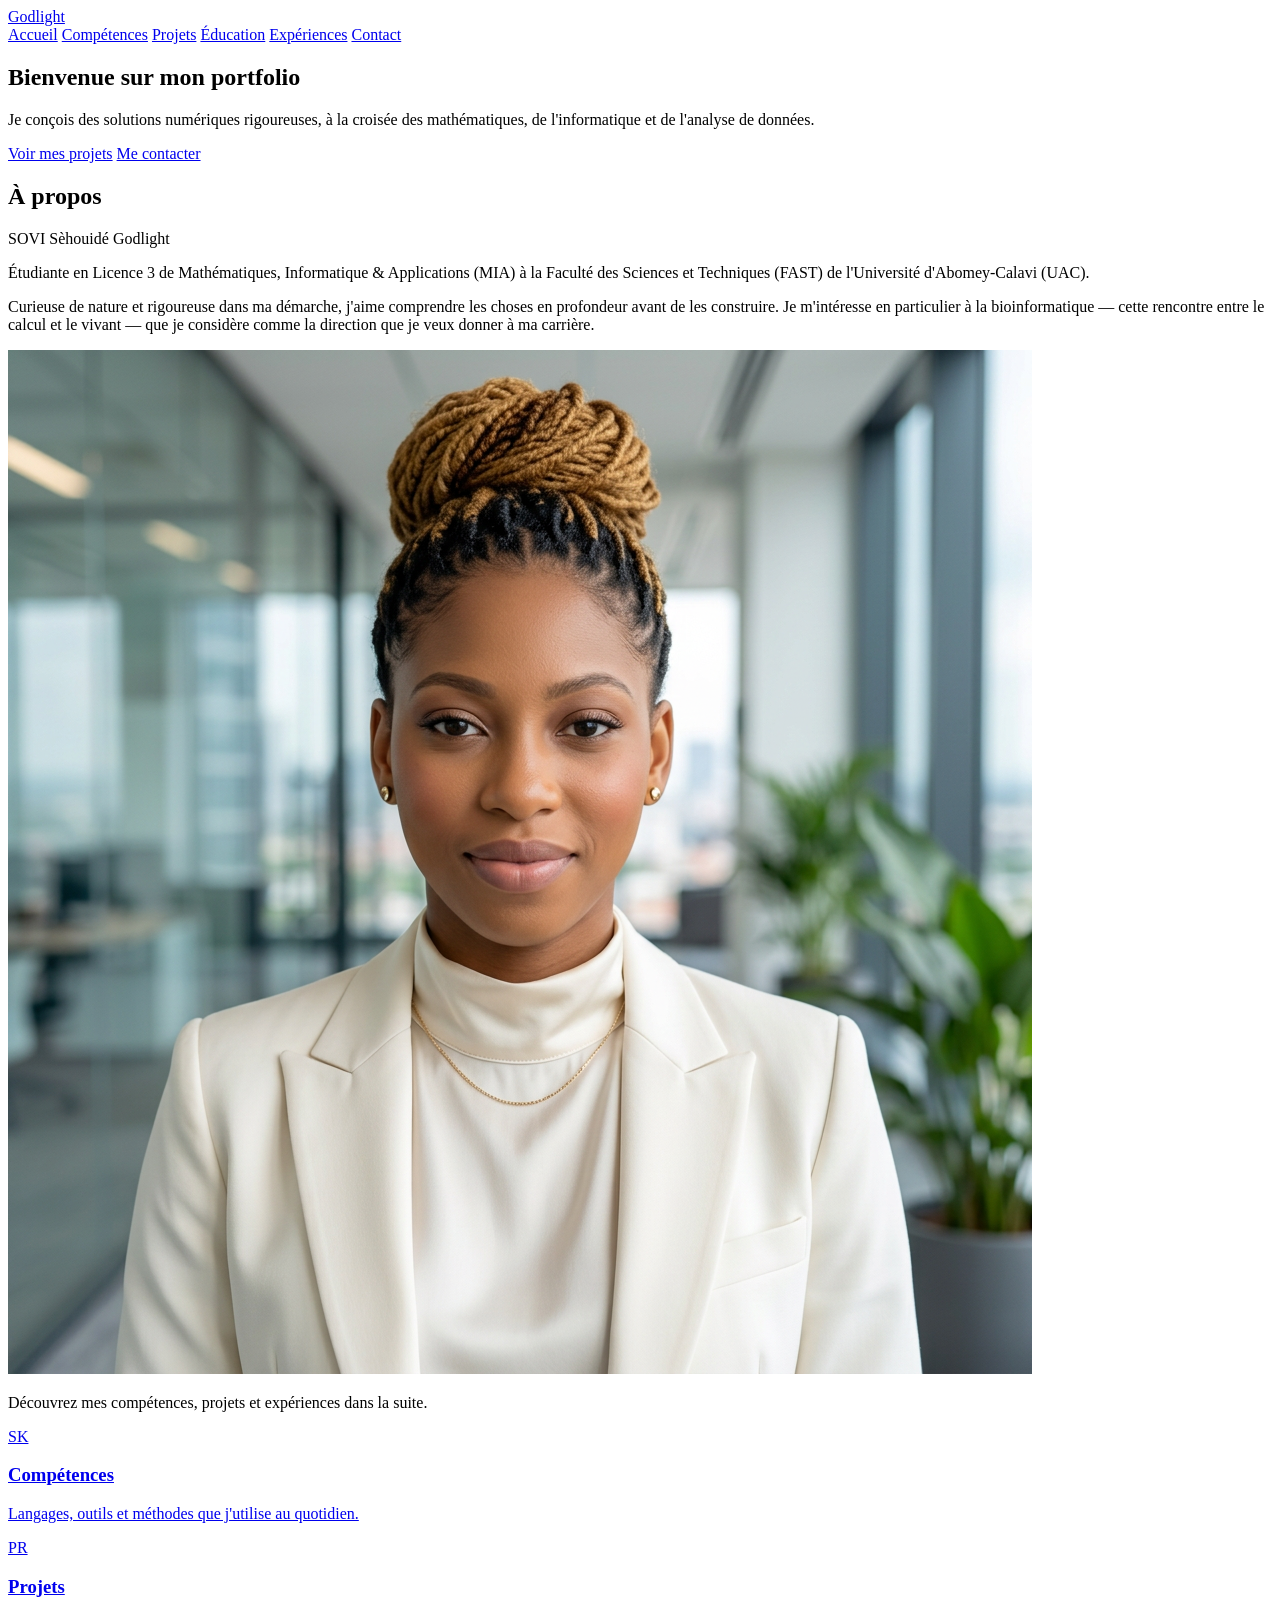
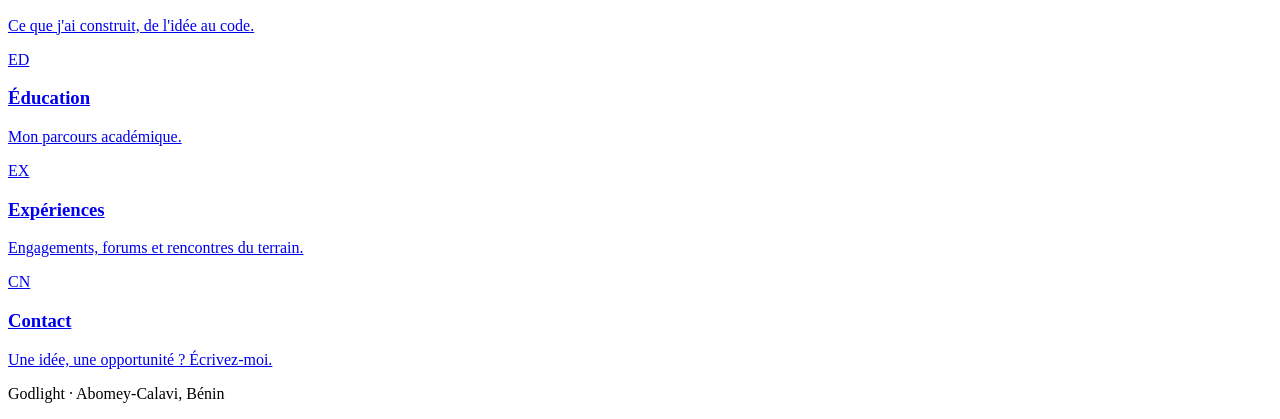
==== index.html @ a382cbee "Add files via upload" ====
<!DOCTYPE html>
<html lang="fr">
<head>
<meta charset="UTF-8">
<meta name="viewport" content="width=device-width, initial-scale=1.0">
<title>Godlight — Portfolio</title>
<link rel="preconnect" href="https://fonts.googleapis.com">
<link rel="preconnect" href="https://fonts.gstatic.com" crossorigin>
<link href="https://fonts.googleapis.com/css2?family=Fraunces:opsz,wght@9..144,400;9..144,500;9..144,600&family=IBM+Plex+Sans:wght@400;500;600&family=IBM+Plex+Mono:wght@400;500&display=swap" rel="stylesheet">
<link rel="stylesheet" href="CSS/style.css">
</head>
<body>

<div class="progress-rail" aria-hidden="true"><div class="progress-rail__fill" id="railFill"></div></div>

<header class="nav">
  <a href="index.html" class="nav__mark">Godlight</a>
  <nav class="nav__links">
    <a href="index.html" class="is-active">Accueil</a>
    <a href="competences.html">Compétences</a>
    <a href="projets.html">Projets</a>
    <a href="education.html">Éducation</a>
    <a href="experiences.html">Expériences</a>
    <a href="contact.html">Contact</a>
  </nav>
</header>

<main>

  
  <section class="hero">
    <h1 class="hero__title">Bienvenue sur mon portfolio</h1>
    <p class="hero__pitch">
      Je conçois des solutions numériques rigoureuses, à la croisée des mathématiques,
      de l'informatique et de l'analyse de données.
    </p>
    <div class="hero__cta">
      <a href="projets.html" class="btn btn--solid">Voir mes projets</a>
      <a href="contact.html" class="btn btn--ghost">Me contacter</a>
    </div>
  </section>

  
  <section class="section" id="apropos">
    <h2 class="section__title section__title--center">À propos</h2>


    <p class="about-signature">SOVI Sèhouidé Godlight</p>
    <div class="about-card">
      <div class="about-card__text">
        <p>
          Étudiante en Licence 3 de Mathématiques, Informatique &amp;
          Applications (MIA) à la Faculté des Sciences et Techniques (FAST)
          de l'Université d'Abomey-Calavi (UAC).
            
        </p>
        <p>
          Curieuse de nature et rigoureuse dans ma démarche, j'aime comprendre les
          choses en profondeur avant de les construire. Je m'intéresse en
          particulier à la bioinformatique — cette rencontre entre le calcul
          et le vivant — que je considère comme la direction que je veux donner
          à ma carrière.
        </p>
      </div>
      <div class="about-card__photo">
        <img src="photo.jpg" alt="Photo de SOVI Sèhouidé Godlight">
      </div>
    </div>
  </section>

  
  <section class="section">
    <p class="section-intro">Découvrez mes compétences, projets et expériences dans la suite.</p>

    <div class="home-grid">
      <a href="competences.html" class="home-card">
        <span class="home-card__tag">SK</span>
        <h3 class="home-card__title">Compétences</h3>
        <p class="home-card__desc">Langages, outils et méthodes que j'utilise au quotidien.</p>
      </a>
      <a href="projets.html" class="home-card">
        <span class="home-card__tag">PR</span>
        <h3 class="home-card__title">Projets</h3>
        <p class="home-card__desc">Ce que j'ai construit, de l'idée au code.</p>
      </a>
      <a href="education.html" class="home-card">
        <span class="home-card__tag">ED</span>
        <h3 class="home-card__title">Éducation</h3>
        <p class="home-card__desc">Mon parcours académique.</p>
      </a>
      <a href="experiences.html" class="home-card">
        <span class="home-card__tag">EX</span>
        <h3 class="home-card__title">Expériences</h3>
        <p class="home-card__desc">Engagements, forums et rencontres du terrain.</p>
      </a>
      <a href="contact.html" class="home-card">
        <span class="home-card__tag">CN</span>
        <h3 class="home-card__title">Contact</h3>
        <p class="home-card__desc">Une idée, une opportunité ? Écrivez-moi.</p>
      </a>
    </div>
  </section>

</main>

<footer class="footer">
  <p>Godlight · Abomey-Calavi, Bénin</p>
</footer>

<script>
  const rail = document.getElementById('railFill');
  function updateRail() {
    const scrollTop = window.scrollY;
    const docHeight = document.documentElement.scrollHeight - window.innerHeight;
    rail.style.width = (docHeight > 0 ? (scrollTop / docHeight) * 100 : 0) + '%';
  }
  window.addEventListener('scroll', updateRail, { passive: true });
  updateRail();
</script>

</body>
</html>
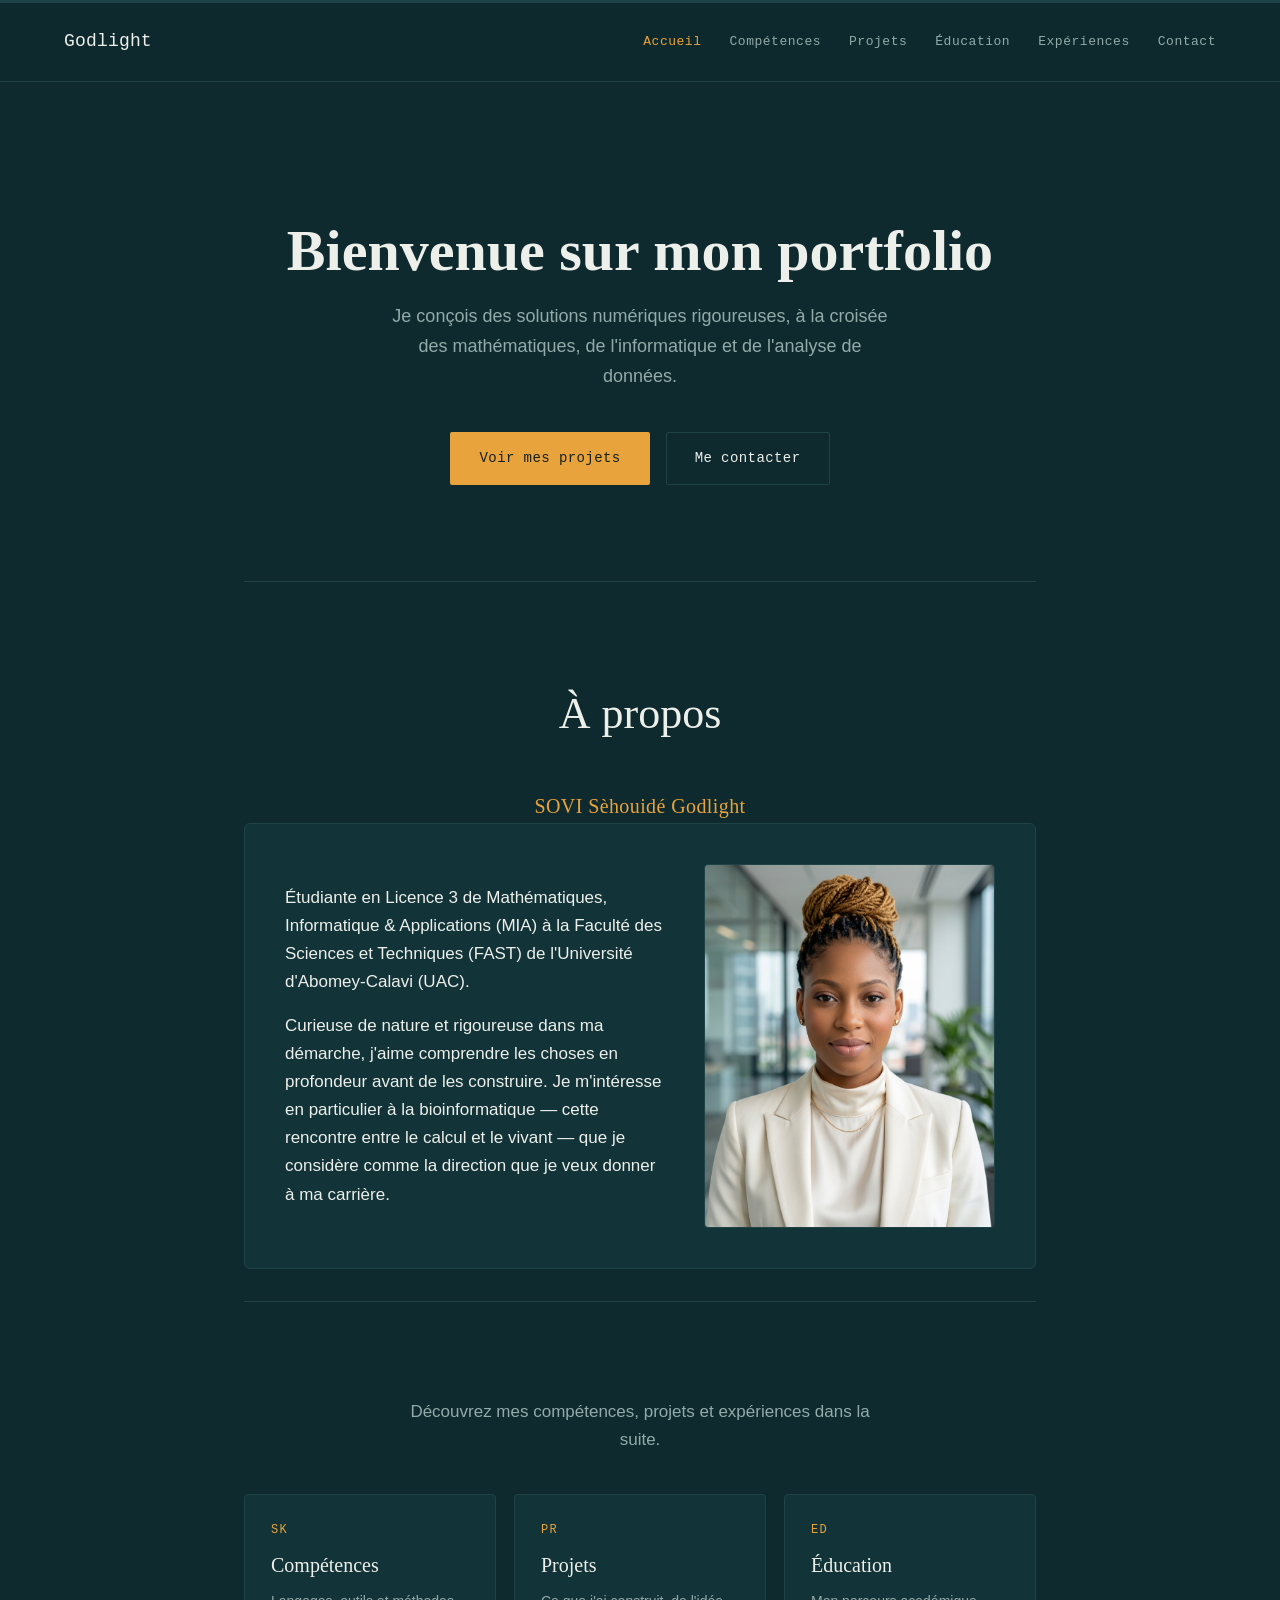
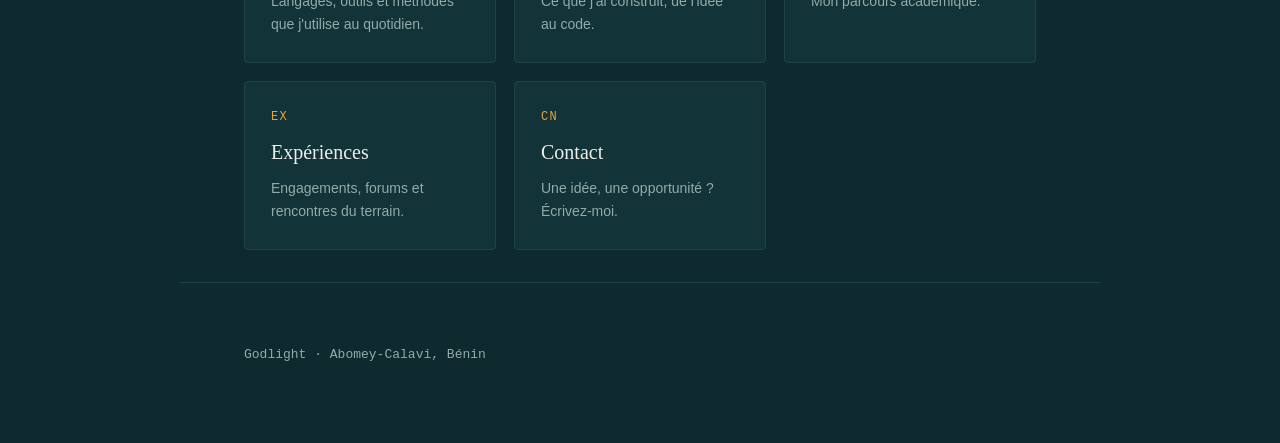
==== commit 0ae33660: "Update index.html" ====
--- a/index.html
+++ b/index.html
@@ -7,7 +7,7 @@
 <link rel="preconnect" href="https://fonts.googleapis.com">
 <link rel="preconnect" href="https://fonts.gstatic.com" crossorigin>
 <link href="https://fonts.googleapis.com/css2?family=Fraunces:opsz,wght@9..144,400;9..144,500;9..144,600&family=IBM+Plex+Sans:wght@400;500;600&family=IBM+Plex+Mono:wght@400;500&display=swap" rel="stylesheet">
-<link rel="stylesheet" href="CSS/style.css">
+<link rel="stylesheet" href="style.css">
 </head>
 <body>
 
@@ -119,4 +119,4 @@
 </script>
 
 </body>
-</html>+</html>
--- a/style.css
+++ b/style.css
@@ -0,0 +1,592 @@
+/* =========================================================
+   TOKENS
+   ========================================================= */
+:root {
+  --bg:        #0E2A2E;   /* fond principal — petrol profond */
+  --bg-alt:    #123338;   /* panneaux légèrement plus clairs */
+  --line:      #1F4247;   /* traits, séparateurs */
+  --ink:       #EDEFEA;   /* texte principal, blanc cassé froid */
+  --muted:     #93ABA8;   /* texte secondaire */
+  --accent:    #E8A33D;   /* ambre — CTA, liens, accents chauds */
+  --accent-2:  #5FD6C0;   /* menthe — détails, tags */
+
+  --font-display: 'Fraunces', serif;
+  --font-body: 'IBM Plex Sans', sans-serif;
+  --font-mono: 'IBM Plex Mono', monospace;
+
+  --max-width: 920px;
+}
+
+* { box-sizing: border-box; }
+
+html { scroll-behavior: smooth; }
+
+@media (prefers-reduced-motion: reduce) {
+  html { scroll-behavior: auto; }
+  * { animation-duration: 0.01ms !important; transition-duration: 0.01ms !important; }
+}
+
+body {
+  margin: 0;
+  background: var(--bg);
+  color: var(--ink);
+  font-family: var(--font-body);
+  font-size: 17px;
+  line-height: 1.65;
+  -webkit-font-smoothing: antialiased;
+}
+
+a { color: inherit; text-decoration: none; }
+ul { list-style: none; margin: 0; padding: 0; }
+img { max-width: 100%; display: block; }
+
+/* =========================================================
+   BARRE DE PROGRESSION
+   ========================================================= */
+.progress-rail {
+  position: fixed;
+  top: 0; left: 0; right: 0;
+  height: 3px;
+  background: var(--line);
+  z-index: 100;
+}
+.progress-rail__fill {
+  height: 100%;
+  width: 0%;
+  background: linear-gradient(90deg, var(--accent-2), var(--accent));
+  transition: width 0.1s linear;
+}
+
+/* =========================================================
+   NAV
+   ========================================================= */
+.nav {
+  position: sticky;
+  top: 3px;
+  z-index: 90;
+  display: flex;
+  justify-content: space-between;
+  align-items: center;
+  padding: 24px clamp(20px, 6vw, 64px);
+  background: rgba(14, 42, 46, 0.85);
+  backdrop-filter: blur(8px);
+  border-bottom: 1px solid var(--line);
+}
+
+.nav__mark {
+  font-family: var(--font-mono);
+  font-weight: 500;
+  font-size: 18px;
+  letter-spacing: 0.01em;
+  color: var(--ink);
+  flex-shrink: 0;
+}
+
+.nav__links {
+  display: flex;
+  gap: clamp(14px, 3vw, 28px);
+  font-family: var(--font-mono);
+  font-size: 13px;
+  letter-spacing: 0.04em;
+  min-width: 0;
+}
+
+.nav__links a {
+  color: var(--muted);
+  transition: color 0.2s ease;
+}
+.nav__links a:hover,
+.nav__links a:focus-visible {
+  color: var(--accent-2);
+}
+.nav__links a.is-active {
+  color: var(--accent);
+}
+
+/* =========================================================
+   LAYOUT GÉNÉRAL
+   ========================================================= */
+main {
+  max-width: var(--max-width);
+  margin: 0 auto;
+  padding: 0 clamp(20px, 6vw, 64px);
+}
+
+.section {
+  padding: 96px 0 32px;
+  border-top: 1px solid var(--line);
+}
+
+.section__title {
+  font-family: var(--font-display);
+  font-weight: 500;
+  font-size: clamp(28px, 4vw, 38px);
+  margin: 8px 0 32px;
+}
+
+.eyebrow {
+  font-family: var(--font-mono);
+  font-size: 13px;
+  letter-spacing: 0.14em;
+  text-transform: uppercase;
+  color: var(--accent-2);
+  margin: 0;
+}
+
+.section__title--center {
+  text-align: center;
+  font-size: clamp(32px, 5vw, 44px);
+  margin: 0 0 40px;
+}
+
+.section-intro {
+  text-align: center;
+  max-width: 480px;
+  margin: 0 auto 40px;
+  color: var(--muted);
+  font-size: 17px;
+}
+
+.about-signature {
+  text-align: center;
+  font-family: var(--font-display);
+  font-weight: 500;
+  font-size: 20px;
+  letter-spacing: 0.02em;
+  color: var(--accent);
+  margin: 28px 0 0;
+}
+
+/* =========================================================
+   HERO
+   ========================================================= */
+.hero {
+  padding: 140px 0 96px;
+  text-align: center;
+}
+
+.hero__title {
+  font-family: var(--font-display);
+  font-weight: 600;
+  font-size: clamp(34px, 5.5vw, 58px);
+  line-height: 1.1;
+  max-width: 760px;
+  margin: 0 auto 20px;
+}
+
+.hero__pitch {
+  max-width: 520px;
+  font-size: 18px;
+  color: var(--muted);
+  margin: 0 auto 40px;
+}
+
+.hero__cta { display: flex; gap: 16px; flex-wrap: wrap; justify-content: center; }
+
+.btn {
+  display: inline-block;
+  padding: 14px 28px;
+  font-family: var(--font-mono);
+  font-size: 14px;
+  letter-spacing: 0.03em;
+  border-radius: 2px;
+  border: 1px solid transparent;
+  cursor: pointer;
+  transition: transform 0.15s ease, background 0.2s ease, border-color 0.2s ease;
+}
+.btn:hover { transform: translateY(-1px); }
+.btn:focus-visible { outline: 2px solid var(--accent-2); outline-offset: 2px; }
+
+.btn--solid { background: var(--accent); color: #14201A; }
+.btn--solid:hover { background: #f0ae4f; }
+
+.btn--ghost { background: transparent; border-color: var(--line); color: var(--ink); }
+.btn--ghost:hover { border-color: var(--accent-2); color: var(--accent-2); }
+
+/* =========================================================
+   A PROPOS — carte texte + photo
+   ========================================================= */
+.about-card {
+  display: grid;
+  grid-template-columns: 1.3fr 1fr;
+  gap: 40px;
+  align-items: center;
+  background: var(--bg-alt);
+  border: 1px solid var(--line);
+  border-radius: 6px;
+  padding: 40px;
+}
+
+.about-card__text p {
+  color: var(--ink);
+  margin: 0 0 16px;
+}
+.about-card__text p:last-child { margin-bottom: 0; }
+
+.about-card__photo {
+  aspect-ratio: 4 / 5;
+  border-radius: 4px;
+  overflow: hidden;
+  border: 1px solid var(--line);
+  background: var(--bg);
+}
+.about-card__photo img {
+  width: 100%;
+  height: 100%;
+  object-fit: cover;
+}
+
+@media (max-width: 720px) {
+  .about-card {
+    grid-template-columns: 1fr;
+  }
+  .about-card__photo {
+    order: -1;
+    max-width: 260px;
+    margin: 0 auto;
+  }
+}
+
+/* =========================================================
+   GRILLE DE NAVIGATION (accueil → autres pages)
+   ========================================================= */
+.home-grid {
+  display: grid;
+  grid-template-columns: repeat(auto-fit, minmax(220px, 1fr));
+  gap: 18px;
+}
+
+.home-card {
+  display: flex;
+  flex-direction: column;
+  gap: 8px;
+  background: var(--bg-alt);
+  border: 1px solid var(--line);
+  border-radius: 4px;
+  padding: 26px;
+  transition: border-color 0.2s ease, transform 0.2s ease;
+}
+.home-card:hover,
+.home-card:focus-visible {
+  border-color: var(--accent-2);
+  transform: translateY(-2px);
+}
+
+.home-card__tag {
+  font-family: var(--font-mono);
+  font-size: 12px;
+  letter-spacing: 0.1em;
+  color: var(--accent);
+}
+
+.home-card__title {
+  font-family: var(--font-display);
+  font-weight: 500;
+  font-size: 20px;
+  margin: 0;
+}
+
+.home-card__desc {
+  color: var(--muted);
+  font-size: 14px;
+  margin: 0;
+}
+
+/* =========================================================
+   EN-TÊTE DE PAGE (sous-pages)
+   ========================================================= */
+.page-header {
+  padding: 120px 0 24px;
+}
+
+.page-header__title {
+  font-family: var(--font-display);
+  font-weight: 600;
+  font-size: clamp(38px, 6vw, 56px);
+  margin: 0 0 12px;
+}
+
+.page-header__intro {
+  max-width: 520px;
+  color: var(--muted);
+  font-size: 17px;
+  margin: 0;
+}
+
+.section--top {
+  padding-top: 32px;
+  border-top: none;
+}
+
+.section__subtitle {
+  font-family: var(--font-display);
+  font-weight: 500;
+  font-size: 22px;
+  margin: 48px 0 20px;
+}
+
+.page-note {
+  color: var(--muted);
+  font-size: 14px;
+  font-style: italic;
+  margin: 32px 0 0;
+}
+
+.btn--back { margin-top: 56px; }
+
+/* =========================================================
+   COMPÉTENCES
+   ========================================================= */
+.skills {
+  display: grid;
+  grid-template-columns: repeat(auto-fill, minmax(220px, 1fr));
+  gap: 14px 24px;
+}
+.skills li {
+  font-size: 15px;
+  color: var(--muted);
+  padding: 14px 0;
+  border-bottom: 1px solid var(--line);
+}
+.skills__tag {
+  display: block;
+  font-family: var(--font-mono);
+  font-size: 13px;
+  color: var(--accent-2);
+  margin-bottom: 4px;
+  letter-spacing: 0.02em;
+}
+
+/* =========================================================
+   PROJETS
+   ========================================================= */
+.projects {
+  display: grid;
+  grid-template-columns: repeat(auto-fit, minmax(260px, 1fr));
+  gap: 20px;
+}
+
+.project {
+  background: var(--bg-alt);
+  border: 1px solid var(--line);
+  border-radius: 4px;
+  padding: 28px;
+  transition: border-color 0.2s ease, transform 0.2s ease;
+}
+.project:hover {
+  border-color: var(--accent-2);
+  transform: translateY(-2px);
+}
+
+.project__title {
+  font-family: var(--font-display);
+  font-weight: 500;
+  font-size: 21px;
+  margin: 0 0 12px;
+}
+
+.project__desc {
+  color: var(--muted);
+  font-size: 14.5px;
+  margin: 0 0 20px;
+}
+
+.project__tags {
+  display: flex;
+  flex-wrap: wrap;
+  gap: 8px;
+}
+.project__tags span {
+  font-family: var(--font-mono);
+  font-size: 11.5px;
+  color: var(--accent);
+  border: 1px solid var(--line);
+  padding: 4px 10px;
+  border-radius: 999px;
+}
+
+/* =========================================================
+   ÉDUCATION / EXPÉRIENCES
+   ========================================================= */
+.edu-entry {
+  padding: 24px 0;
+  border-bottom: 1px solid var(--line);
+}
+
+.edu-entry__head {
+  display: flex;
+  flex-direction: column;
+  gap: 4px;
+  margin-bottom: 12px;
+}
+
+.edu-entry__title {
+  font-family: var(--font-display);
+  font-weight: 500;
+  font-size: 20px;
+  margin: 0;
+}
+
+.edu-entry__place {
+  font-family: var(--font-mono);
+  font-size: 13px;
+  color: var(--accent-2);
+}
+
+.edu-entry__desc {
+  color: var(--muted);
+  max-width: 640px;
+  margin: 0;
+}
+
+.coursework {
+  display: flex;
+  flex-direction: column;
+  gap: 16px;
+}
+.coursework li {
+  font-size: 14.5px;
+  color: var(--muted);
+  padding-bottom: 16px;
+  border-bottom: 1px solid var(--line);
+}
+.coursework__tag {
+  display: block;
+  font-family: var(--font-mono);
+  font-size: 13px;
+  color: var(--accent-2);
+  margin-bottom: 4px;
+}
+
+/* =========================================================
+   CONTACT
+   ========================================================= */
+.contact {
+  display: grid;
+  grid-template-columns: 1.4fr 1fr;
+  gap: 48px;
+}
+
+.contact__form {
+  display: flex;
+  flex-direction: column;
+  gap: 6px;
+}
+
+.contact__form label {
+  font-family: var(--font-mono);
+  font-size: 12px;
+  letter-spacing: 0.06em;
+  color: var(--accent-2);
+  margin-top: 14px;
+}
+
+.contact__form input,
+.contact__form textarea {
+  background: var(--bg-alt);
+  border: 1px solid var(--line);
+  border-radius: 3px;
+  padding: 12px 14px;
+  color: var(--ink);
+  font-family: var(--font-body);
+  font-size: 15px;
+  resize: vertical;
+}
+
+.contact__form input:focus,
+.contact__form textarea:focus {
+  outline: none;
+  border-color: var(--accent-2);
+}
+
+.contact__form .btn {
+  margin-top: 20px;
+  align-self: flex-start;
+}
+
+.contact__note {
+  font-size: 13px;
+  color: var(--muted);
+  min-height: 18px;
+}
+
+.contact__links {
+  display: flex;
+  flex-direction: column;
+  gap: 16px;
+  align-content: flex-start;
+}
+
+.contact__link {
+  display: flex;
+  flex-direction: column;
+  gap: 4px;
+  padding: 18px 20px;
+  border: 1px solid var(--line);
+  border-radius: 4px;
+  transition: border-color 0.2s ease, background 0.2s ease;
+}
+.contact__link:hover {
+  border-color: var(--accent);
+  background: var(--bg-alt);
+}
+.contact__link-label {
+  font-family: var(--font-mono);
+  font-size: 11.5px;
+  color: var(--accent-2);
+  letter-spacing: 0.06em;
+}
+.contact__link-value {
+  font-size: 14.5px;
+  color: var(--ink);
+  word-break: break-word;
+}
+
+@media (max-width: 640px) {
+  .contact { grid-template-columns: 1fr; }
+}
+
+/* =========================================================
+   FOOTER
+   ========================================================= */
+.footer {
+  max-width: var(--max-width);
+  margin: 0 auto;
+  padding: 48px clamp(20px, 6vw, 64px) 64px;
+  color: var(--muted);
+  font-family: var(--font-mono);
+  font-size: 13px;
+  border-top: 1px solid var(--line);
+}
+
+/* =========================================================
+   RESPONSIVE
+   ========================================================= */
+  /* =========================================================
+   RESPONSIVE
+   ========================================================= */
+@media (max-width: 640px) {
+  .nav {
+    padding: 16px clamp(16px, 5vw, 24px);
+    gap: 12px;
+  }
+  .nav__links {
+    gap: 14px;
+    font-size: 12px;
+    overflow-x: auto;
+    white-space: nowrap;
+    -webkit-overflow-scrolling: touch;
+    scrollbar-width: none;
+  }
+  .nav__links::-webkit-scrollbar { display: none; }
+  .contact { grid-template-columns: 1fr; }
+  .section { padding: 72px 0 24px; }
+  .hero { padding: 96px 0 64px; }
+}
+
+@media (max-width: 400px) {
+  body { font-size: 15.5px; }
+  .nav__mark { font-size: 13px; }
+  .hero__pitch { font-size: 16px; }
+  .btn { padding: 12px 20px; font-size: 13px; }
+}
